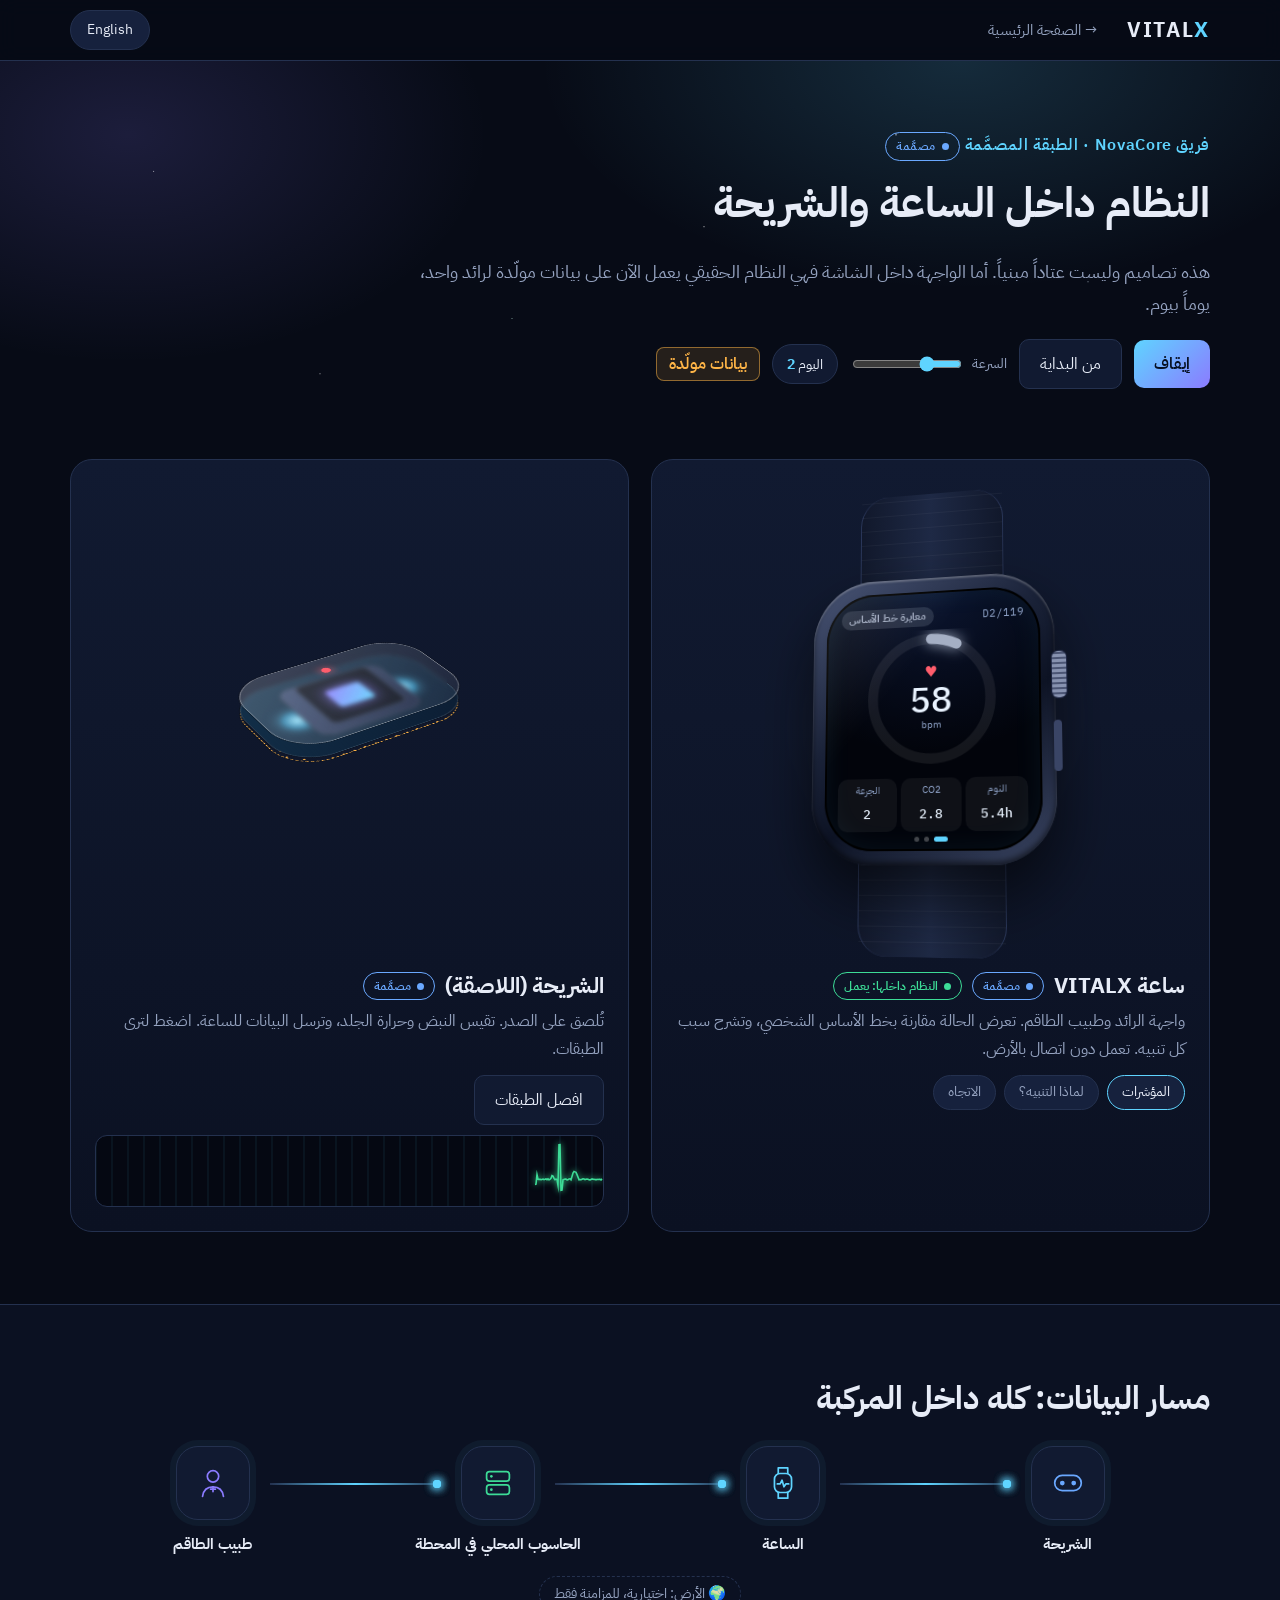
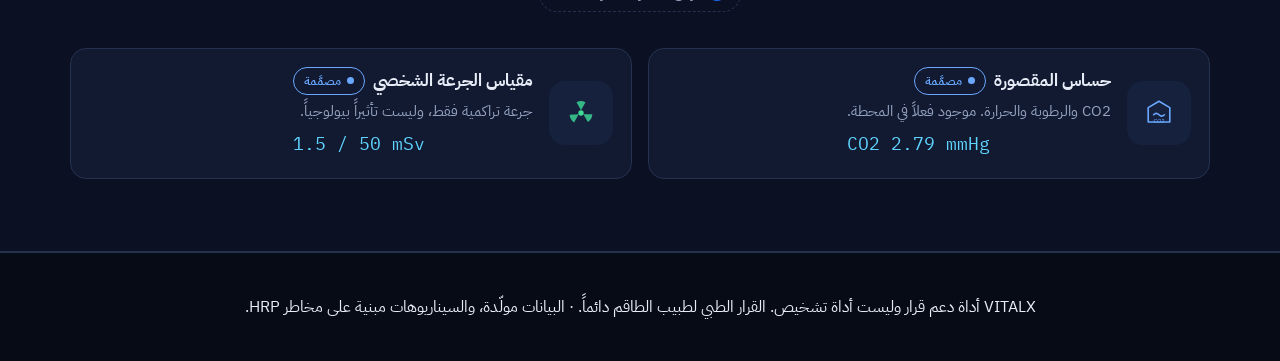
==== devices.html @ cd6a0ce9 "Add VITALX project website (bilingual, interactive demo, devices page) Co-Authored-By: Claude Opus 5" ====
<!doctype html>
<html lang="ar" dir="rtl">
<head>
<meta charset="utf-8">
<meta name="viewport" content="width=device-width, initial-scale=1">
<title>VITALX Devices</title>
<link rel="preconnect" href="https://fonts.googleapis.com">
<link rel="preconnect" href="https://fonts.gstatic.com" crossorigin>
<link href="https://fonts.googleapis.com/css2?family=IBM+Plex+Sans+Arabic:wght@400;500;600;700&family=IBM+Plex+Mono:wght@400;500&display=swap" rel="stylesheet">
<link rel="stylesheet" href="styles.css">
<link rel="stylesheet" href="devices.css">
</head>
<body>
<!-- صفحة الأجهزة: الهيكل فقط. النصوص من content.js (devicesPage) -->
<header class="topbar">
  <div class="wrap topbar-in">
    <a class="brand" href="index.html">VITAL<span>X</span></a>
    <nav id="nav"><a href="index.html" id="backLink"></a></nav>
    <button id="langBtn" class="lang-btn" type="button"></button>
  </div>
</header>

<main>
  <section class="dv-hero">
    <div class="stars" aria-hidden="true"></div>
    <div class="wrap">
      <p class="kicker" id="dvKicker"></p>
      <h1 id="dvTitle"></h1>
      <p class="lede" id="dvIntro"></p>
      <div class="player">
        <button class="btn primary" id="playBtn" type="button"></button>
        <button class="btn" id="restartBtn" type="button"></button>
        <label class="speed"><span id="speedLab"></span>
          <input type="range" id="speed" min="1" max="8" step="1" value="3"></label>
        <span class="daybadge"><span id="dayLab"></span> <b id="dayNum" dir="ltr">0</b></span>
        <span class="tag-synth" id="synthTag"></span>
      </div>
    </div>
  </section>

  <section class="sec stage-sec"><div class="wrap stage">
    <!-- الساعة -->
    <article class="device-card">
      <div class="watch-stage">
        <div class="watch" id="watch">
          <div class="strap top"></div>
          <div class="case">
            <div class="crown"></div><div class="side-btn"></div>
            <div class="screen" id="screen">
              <div class="scr-top"><span class="scr-day" id="sDay" dir="ltr"></span><span class="scr-pill" id="sPill"></span></div>
              <div class="view" data-view="vitals" id="vVitals">
                <div class="ring-wrap">
                  <svg viewBox="0 0 120 120" class="ring"><circle cx="60" cy="60" r="52" class="ring-bg"/><circle cx="60" cy="60" r="52" class="ring-fg" id="ringFg"/></svg>
                  <div class="hr"><span class="heart" id="heart">♥</span><b id="sHr" dir="ltr">--</b><small>bpm</small><span class="hr-base" id="sHrBase" dir="auto"></span></div>
                </div>
                <div class="mini">
                  <div><span id="lSleep"></span><b id="sSleep">--</b></div>
                  <div><span>CO2</span><b id="sCo2">--</b></div>
                  <div><span id="lDose"></span><b id="sDose">--</b></div>
                </div>
              </div>
              <div class="view" data-view="explain" id="vExplain"></div>
              <div class="view" data-view="trend" id="vTrend">
                <canvas id="trendCv"></canvas>
                <div class="trend-txt" id="trendTxt"></div>
              </div>
              <div class="scr-dots" id="dots"></div>
            </div>
          </div>
          <div class="strap bottom"></div>
          <div class="watch-glow" id="watchGlow"></div>
        </div>
      </div>
      <div class="device-info">
        <h2 id="wTitle"></h2>
        <p id="wText"></p>
        <div class="tabs" id="tabs"></div>
      </div>
    </article>

    <!-- الشريحة -->
    <article class="device-card">
      <div class="patch-stage" id="patchStage">
        <div class="patch3d" id="patch3d"></div>
        <ol class="layer-labels" id="layerLabels"></ol>
      </div>
      <div class="device-info">
        <h2 id="pTitle"></h2>
        <p id="pText"></p>
        <button class="btn" id="explodeBtn" type="button"></button>
        <div class="ecg"><canvas id="ecgCv"></canvas></div>
      </div>
    </article>
  </div></section>

  <section class="sec alt"><div class="wrap">
    <h2 id="flowTitle"></h2>
    <div class="flow" id="flow"></div>
    <div class="others" id="others"></div>
  </div></section>
</main>

<footer class="foot"><div class="wrap"><p id="footDisclaimer"></p></div></footer>

<script src="content.js"></script>
<script src="engine.js"></script>
<script src="devices.js"></script>
</body>
</html>
---- styles.css ----
/* VITALX — التصميم. الألوان كلها متغيرات هنا في :root */
:root {
  --bg: #070b16;
  --bg-alt: #0b1122;
  --panel: #111a31;
  --panel-2: #16213d;
  --line: #24314f;
  --text: #e7ecf7;
  --muted: #95a3c0;
  --accent: #5fd4ff;
  --accent-2: #8b7bff;
  --built: #3ddc97;
  --designed: #6aa8ff;
  --future: #ffb547;
  --simulated: #a5afc4;
  --pending: #ff7ab6;
  --danger: #ff5d6c;
  --personal: #5fd4ff;
  --fixed: #ffb547;
  --radius: 14px;
  --font: "IBM Plex Sans Arabic", "Segoe UI", Tahoma, system-ui, sans-serif;
  --mono: "IBM Plex Mono", ui-monospace, Consolas, monospace;
  color-scheme: dark;
}

* { box-sizing: border-box; }
html { scroll-behavior: smooth; }
body {
  margin: 0; background: var(--bg); color: var(--text);
  font-family: var(--font); font-size: 16px; line-height: 1.75;
  -webkit-font-smoothing: antialiased;
}
a { color: var(--accent); }
.wrap { max-width: 1180px; margin: 0 auto; padding: 0 20px; }
h1, h2, h3 { line-height: 1.35; margin: 0 0 .6em; }
h2 { font-size: clamp(1.4rem, 2.6vw, 2rem); }
h3 { font-size: 1.2rem; margin-top: 2.2em; }
.muted { color: var(--muted); }

/* شريط علوي */
.topbar { position: sticky; top: 0; z-index: 20; background: rgba(7,11,22,.85); backdrop-filter: blur(10px); border-bottom: 1px solid var(--line); }
.topbar-in { display: flex; align-items: center; gap: 20px; height: 60px; }
.brand { font-weight: 700; font-size: 1.3rem; letter-spacing: .08em; color: var(--text); text-decoration: none; direction: ltr; }
.brand span { color: var(--accent); }
#nav { display: flex; gap: 4px; flex: 1; overflow-x: auto; scrollbar-width: none; }
#nav a { color: var(--muted); text-decoration: none; padding: 6px 10px; border-radius: 8px; white-space: nowrap; font-size: .95rem; }
#nav a:hover { color: var(--text); background: var(--panel); }
.lang-btn { background: var(--panel-2); color: var(--text); border: 1px solid var(--line); border-radius: 999px; padding: 6px 16px; font: inherit; font-size: .9rem; cursor: pointer; }
.lang-btn:hover { border-color: var(--accent); }

/* البطل */
.hero { padding: 90px 0 70px; background:
  radial-gradient(800px 400px at 80% -10%, rgba(95,212,255,.18), transparent 60%),
  radial-gradient(700px 400px at 0% 10%, rgba(139,123,255,.16), transparent 60%); }
.kicker { color: var(--accent); font-weight: 600; letter-spacing: .04em; margin: 0 0 14px; }
.hero h1 { font-size: clamp(1.6rem, 3.6vw, 2.7rem); font-weight: 700; max-width: 960px; }
.lede { font-size: 1.15rem; color: var(--muted); max-width: 820px; }
.hero-cta { display: flex; gap: 12px; flex-wrap: wrap; margin: 28px 0; }
.btn { display: inline-block; padding: 10px 20px; border-radius: 10px; border: 1px solid var(--line); background: var(--panel); color: var(--text); text-decoration: none; font: inherit; cursor: pointer; }
.btn:hover { border-color: var(--accent); }
.btn.primary { background: linear-gradient(135deg, var(--accent), var(--accent-2)); color: #061021; border: 0; font-weight: 600; }
.btn[disabled] { opacity: .6; cursor: wait; }
.disclaimer { display: inline-block; border: 1px solid rgba(255,93,108,.4); background: rgba(255,93,108,.08); padding: 8px 14px; border-radius: 10px; font-size: .95rem; }
.legend-status { display: flex; gap: 8px; flex-wrap: wrap; margin-top: 18px; }

/* شارات الحالة */
.chip { display: inline-flex; align-items: center; gap: 6px; font-size: .78rem; font-weight: 600; padding: 2px 10px; border-radius: 999px; border: 1px solid currentColor; white-space: nowrap; line-height: 1.8; }
.chip::before { content: ""; width: 7px; height: 7px; border-radius: 50%; background: currentColor; }
.s-built { color: var(--built); } .s-designed { color: var(--designed); } .s-future { color: var(--future); }
.s-simulated { color: var(--simulated); } .s-pending { color: var(--pending); border-style: dashed; }
.ph { color: var(--pending); background: rgba(255,122,182,.1); border: 1px dashed rgba(255,122,182,.6); border-radius: 6px; padding: 0 6px; }

.sec { padding: 72px 0; }
.sec.alt { background: var(--bg-alt); border-block: 1px solid var(--line); }

/* الطبقات */
.layers { display: grid; grid-template-columns: repeat(3, 1fr); gap: 16px; }
.layer { background: var(--panel); border: 1px solid var(--line); border-radius: var(--radius); padding: 22px; border-top: 3px solid var(--c); }
.layer h3 { margin: 12px 0 6px; font-size: 1.15rem; }
.layer p { color: var(--muted); margin: 0 0 10px; }
.layer ul { margin: 0; padding-inline-start: 18px; }
.layer li { margin: 4px 0; }

.device { display: grid; grid-template-columns: 1.1fr 1fr; gap: 24px; align-items: center; background: var(--panel); border: 1px solid var(--line); border-radius: var(--radius); padding: 20px; }
#deviceSvg { width: 100%; height: auto; }
.device-list { margin: 0; padding: 0; list-style: none; counter-reset: d; }
.device-list li { display: flex; gap: 10px; align-items: center; margin: 10px 0; flex-wrap: wrap; }
.device-list .num { width: 26px; height: 26px; border-radius: 50%; display: grid; place-items: center; font-size: .8rem; font-weight: 700; color: #061021; flex: none; }

/* جداول */
.table-scroll { overflow-x: auto; }
.tbl { width: 100%; border-collapse: collapse; background: var(--panel); border-radius: var(--radius); overflow: hidden; font-size: .95rem; }
.tbl th, .tbl td { padding: 12px 14px; text-align: start; border-bottom: 1px solid var(--line); vertical-align: top; }
.tbl th { background: var(--panel-2); color: var(--muted); font-weight: 600; font-size: .85rem; }
.tbl tr:last-child td { border-bottom: 0; }
.tbl .num { font-family: var(--mono); direction: ltr; unicode-bidi: isolate; }
.tbl .win { color: var(--built); font-weight: 600; }
.tbl tr.current td { background: rgba(95,212,255,.06); }

/* البيانات */
.disclosure { background: var(--panel); border: 1px solid var(--line); border-radius: var(--radius); padding: 24px; margin-bottom: 48px; }
.disclosure .big { font-size: 1.35rem; font-weight: 700; margin: 0 0 8px; color: var(--future); }
.dataset { margin-top: 16px; padding: 14px; border: 1px dashed var(--line); border-radius: 10px; }
.hypo { margin: 0 0 14px; padding: 22px 24px; font-size: 1.3rem; font-weight: 600; background: linear-gradient(135deg, rgba(95,212,255,.10), rgba(139,123,255,.10)); border-inline-start: 4px solid var(--accent); border-radius: 10px; }

/* العرض التفاعلي */
.tag-synth { display: inline-block; background: rgba(255,181,71,.12); color: var(--future); border: 1px solid rgba(255,181,71,.5); border-radius: 8px; padding: 2px 12px; font-weight: 600; }
.demo { display: grid; grid-template-columns: 290px 1fr; gap: 20px; margin-top: 16px; }
.controls { background: var(--panel); border: 1px solid var(--line); border-radius: var(--radius); padding: 18px; align-self: start; position: sticky; top: 76px; }
.ctl { margin-bottom: 16px; }
.ctl label { display: flex; justify-content: space-between; gap: 8px; font-size: .9rem; color: var(--muted); margin-bottom: 4px; }
.ctl label b { color: var(--text); font-family: var(--mono); font-weight: 500; }
.ctl input[type=range] { width: 100%; accent-color: var(--accent); }
.ctl select { width: 100%; background: var(--panel-2); color: var(--text); border: 1px solid var(--line); border-radius: 8px; padding: 8px; font: inherit; }
.ctl.check label { justify-content: flex-start; align-items: flex-start; color: var(--text); cursor: pointer; }
.ctl.check input { margin-top: 6px; accent-color: var(--accent); }
.ctl-row { display: flex; gap: 8px; flex-wrap: wrap; }
.charts { min-width: 0; }
.panel { background: var(--panel); border: 1px solid var(--line); border-radius: var(--radius); padding: 10px 12px 4px; margin-bottom: 12px; }
.panel-title { display: flex; justify-content: space-between; font-size: .9rem; color: var(--muted); padding: 0 4px; }
.panel canvas { width: 100%; height: 170px; display: block; direction: ltr; }
.chart-legend { display: flex; flex-wrap: wrap; gap: 6px 16px; font-size: .82rem; color: var(--muted); margin-bottom: 10px; }
.chart-legend span { display: inline-flex; align-items: center; gap: 6px; }
.chart-legend i { display: inline-block; width: 16px; height: 4px; border-radius: 2px; }
.explain { background: var(--panel-2); border: 1px solid var(--line); border-radius: var(--radius); padding: 18px; }
.explain h3 { margin: 0 0 10px; }
.bars .bar { display: grid; grid-template-columns: 120px 1fr 120px; gap: 10px; align-items: center; margin: 6px 0; font-size: .9rem; }
.bars .track { height: 10px; background: var(--bg); border-radius: 6px; overflow: hidden; }
.bars .fill { height: 100%; background: linear-gradient(90deg, var(--accent), var(--accent-2)); }
.lvl { display: inline-block; padding: 2px 10px; border-radius: 6px; font-weight: 700; font-size: .85rem; }
.lvl-1 { background: rgba(106,168,255,.18); color: var(--designed); }
.lvl-2 { background: rgba(255,181,71,.18); color: var(--future); }
.lvl-3 { background: rgba(255,93,108,.2); color: var(--danger); }
.facts { display: flex; flex-wrap: wrap; gap: 8px 22px; margin-top: 12px; font-size: .92rem; color: var(--muted); }
.facts b { color: var(--text); }

/* المؤشرات */
.kpis { display: grid; grid-template-columns: repeat(3, 1fr); gap: 14px; margin: 16px 0 20px; }
.kpi { background: var(--panel); border: 1px solid var(--line); border-radius: var(--radius); padding: 18px; }
.kpi .lab { color: var(--muted); font-size: .88rem; }
.kpi .vals { display: flex; gap: 18px; align-items: baseline; margin-top: 6px; flex-wrap: wrap; }
.kpi .v { font-family: var(--mono); font-size: 1.6rem; font-weight: 500; direction: ltr; }
.kpi .v small { font-size: .75rem; color: var(--muted); display: block; font-family: var(--font); }
.kpi .v.p { color: var(--personal); } .kpi .v.f { color: var(--fixed); }
.note { border-inline-start: 3px solid var(--future); padding: 6px 14px; background: rgba(255,181,71,.06); border-radius: 6px; }
#sensOut { margin-top: 14px; }
#sensBtn { margin-top: 4px; }

/* الخوارزمية */
.ticks { padding: 0; list-style: none; }
.ticks li { padding-inline-start: 26px; position: relative; margin: 8px 0; }
.ticks li::before { content: "✓"; position: absolute; inset-inline-start: 0; color: var(--built); font-weight: 700; }
.code { background: #050812; border: 1px solid var(--line); border-radius: var(--radius); padding: 18px; overflow-x: auto; font-family: var(--mono); font-size: .88rem; line-height: 1.6; text-align: left; }
.alerts { display: grid; grid-template-columns: repeat(3, 1fr); gap: 14px; }
.alert-card { background: var(--panel); border: 1px solid var(--line); border-radius: var(--radius); padding: 18px; }
.alert-card p { margin: 10px 0 0; }

.diff { display: grid; grid-template-columns: repeat(3, 1fr); gap: 14px; margin-bottom: 56px; }
.diff-card { background: var(--panel); border: 1px solid var(--line); border-radius: var(--radius); padding: 20px; }
.diff-card h3 { margin: 0 0 8px; color: var(--accent); font-size: 1.05rem; }
.diff-card p { margin: 0; color: var(--muted); }

.roadmap { display: grid; grid-template-columns: repeat(3, 1fr); gap: 14px; margin-bottom: 56px; }
.road { background: var(--panel); border: 1px solid var(--line); border-radius: var(--radius); padding: 20px; border-top: 3px solid var(--c); }
.road h3 { margin: 10px 0 6px; font-size: 1.1rem; }
.road p { margin: 0; color: var(--muted); }
.refs { padding: 0; list-style: none; }
.refs li { background: var(--panel); border: 1px solid var(--line); border-radius: 10px; padding: 12px 16px; margin: 8px 0; }
.refs a { font-weight: 600; direction: ltr; unicode-bidi: isolate; }
.refs span { display: block; color: var(--muted); font-size: .9rem; }

.foot { padding: 36px 0; border-top: 1px solid var(--line); text-align: center; }
.foot p { margin: 4px 0; }

@media (max-width: 900px) {
  .layers, .alerts, .diff, .roadmap, .kpis { grid-template-columns: 1fr; }
  .device { grid-template-columns: 1fr; }
  .demo { grid-template-columns: 1fr; }
  .controls { position: static; }
  #nav { display: none; }
  .bars .bar { grid-template-columns: 90px 1fr 90px; }
  .hero { padding: 56px 0 44px; }
  .wrap { padding: 0 16px; }
}
---- devices.css ----
/* VITALX — صفحة الأجهزة */
.dv-hero { position: relative; padding: 70px 0 40px; overflow: hidden;
  background: radial-gradient(700px 380px at 75% 0%, rgba(95,212,255,.16), transparent 60%),
              radial-gradient(600px 380px at 10% 20%, rgba(139,123,255,.16), transparent 60%); }
.dv-hero h1 { font-size: clamp(1.7rem, 3.6vw, 2.6rem); }
.stars { position: absolute; inset: 0; pointer-events: none; opacity: .55;
  background-image: radial-gradient(1px 1px at 12% 30%, #fff, transparent), radial-gradient(1px 1px at 40% 70%, #cfe, transparent),
    radial-gradient(1.5px 1.5px at 70% 20%, #fff, transparent), radial-gradient(1px 1px at 85% 60%, #def, transparent),
    radial-gradient(1px 1px at 25% 85%, #fff, transparent), radial-gradient(1.2px 1.2px at 55% 45%, #fff, transparent);
  animation: drift 60s linear infinite; }
@keyframes drift { to { transform: translateY(-40px); } }
.player { display: flex; align-items: center; gap: 12px; flex-wrap: wrap; margin-top: 18px; }
.speed { display: inline-flex; align-items: center; gap: 8px; color: var(--muted); font-size: .9rem; }
.speed input { accent-color: var(--accent); width: 110px; }
.daybadge { background: var(--panel); border: 1px solid var(--line); border-radius: 999px; padding: 6px 14px; font-size: .9rem; }
.daybadge b { font-family: var(--mono); color: var(--accent); }

.stage-sec { padding-top: 30px; }
.stage { display: grid; grid-template-columns: 1fr 1fr; gap: 22px; }
.device-card { background: linear-gradient(180deg, var(--panel), var(--bg-alt)); border: 1px solid var(--line); border-radius: 22px; padding: 24px; display: flex; flex-direction: column; gap: 18px; }
.device-info h2 { font-size: 1.35rem; margin-bottom: .3em; display: flex; gap: 10px; align-items: center; flex-wrap: wrap; }
.device-info p { color: var(--muted); margin: 0 0 12px; }

/* ---------- الساعة ---------- */
.watch-stage { display: grid; place-items: center; min-height: 470px; perspective: 1100px; }
.watch { position: relative; width: 250px; transform: rotateX(8deg) rotateY(-14deg); transform-style: preserve-3d; transition: transform .6s ease; animation: float 6s ease-in-out infinite; }
.watch:hover { transform: rotateX(0) rotateY(0); }
@keyframes float { 50% { translate: 0 -8px; } }
.strap { width: 150px; height: 95px; margin: 0 auto; background: linear-gradient(90deg, #11182b, #1e2945 50%, #11182b);
  border-inline: 1px solid #2a375a; position: relative; }
.strap::after { content: ""; position: absolute; inset: 0; background: repeating-linear-gradient(0deg, transparent 0 14px, rgba(255,255,255,.04) 14px 15px); }
.strap.top { border-radius: 30px 30px 6px 6px; }
.strap.bottom { border-radius: 6px 6px 30px 30px; }
.case { position: relative; width: 250px; height: 290px; margin: -6px auto; border-radius: 64px; padding: 14px;
  background: linear-gradient(145deg, #4a5677, #1a2238 40%, #0d1324 60%, #3b4664);
  box-shadow: 0 30px 60px rgba(0,0,0,.6), inset 0 2px 2px rgba(255,255,255,.25), inset 0 -3px 6px rgba(0,0,0,.6); z-index: 2; }
.crown { position: absolute; right: -11px; top: 82px; width: 14px; height: 46px; border-radius: 6px;
  background: repeating-linear-gradient(0deg, #8792b0 0 3px, #4b5574 3px 5px); box-shadow: 0 0 0 1px #1c2440; }
.side-btn { position: absolute; right: -6px; top: 150px; width: 8px; height: 50px; border-radius: 4px; background: #3a4566; }
.screen { position: relative; height: 100%; border-radius: 50px; background: radial-gradient(120% 90% at 50% 0%, #0b1530, #02040b 70%);
  overflow: hidden; padding: 16px 16px 12px; color: #e9f3ff; font-family: var(--font); box-shadow: inset 0 0 0 2px #000, inset 0 0 30px rgba(95,212,255,.08); cursor: pointer; }
.screen::after { content: ""; position: absolute; inset: 0; background: linear-gradient(130deg, rgba(255,255,255,.10), transparent 35%); pointer-events: none; }
.scr-top { display: flex; justify-content: space-between; align-items: center; font-size: 11px; color: #8fa3c8; }
.scr-day { font-family: var(--mono); }
.scr-pill { padding: 1px 8px; border-radius: 999px; font-size: 10.5px; font-weight: 700; background: rgba(61,220,151,.18); color: var(--built); transition: all .3s; white-space: nowrap; }
.scr-pill.l0c { background: rgba(165,175,196,.18); color: var(--simulated); }
.scr-pill.l1 { background: rgba(106,168,255,.2); color: var(--designed); }
.scr-pill.l2 { background: rgba(255,181,71,.2); color: var(--future); }
.scr-pill.l3 { background: rgba(255,93,108,.25); color: var(--danger); animation: blink 1s infinite; }
@keyframes blink { 50% { opacity: .45; } }
.view { position: absolute; inset: 38px 14px 26px; opacity: 0; transform: translateY(8px) scale(.98); transition: opacity .45s, transform .45s; pointer-events: none; }
.view.on { opacity: 1; transform: none; }
.ring-wrap { position: relative; width: 140px; height: 140px; margin: 2px auto 0; }
.ring { width: 100%; height: 100%; transform: rotate(-90deg); }
.ring-bg { fill: none; stroke: rgba(255,255,255,.07); stroke-width: 9; }
.ring-fg { fill: none; stroke: var(--built); stroke-width: 9; stroke-linecap: round; stroke-dasharray: 327; stroke-dashoffset: 327; transition: stroke-dashoffset .5s, stroke .4s; filter: drop-shadow(0 0 6px currentColor); }
.hr { position: absolute; inset: 0; display: grid; place-content: center; text-align: center; line-height: 1.1; }
.hr b { font-family: var(--mono); font-size: 36px; font-weight: 500; }
.hr small { color: #8fa3c8; font-size: 10px; }
.heart { color: var(--danger); font-size: 15px; display: inline-block; animation: beat 1s infinite; }
@keyframes beat { 0%, 100% { transform: scale(1); } 15% { transform: scale(1.35); } 30% { transform: scale(1); } 45% { transform: scale(1.18); } }
.hr-base { font-size: 9.5px; color: #8fa3c8; margin-top: 3px; }
.mini { display: grid; grid-template-columns: repeat(3, 1fr); gap: 4px; margin-top: 10px; text-align: center; }
.mini div { background: rgba(255,255,255,.05); border-radius: 10px; padding: 4px 2px; }
.mini span { display: block; font-size: 9.5px; color: #8fa3c8; }
.mini b { direction: ltr; unicode-bidi: isolate; font-family: var(--mono); font-size: 13px; font-weight: 500; }
.scr-dots { position: absolute; bottom: 9px; left: 0; right: 0; display: flex; justify-content: center; gap: 5px; }
.scr-dots i { width: 5px; height: 5px; border-radius: 50%; background: rgba(255,255,255,.25); transition: all .3s; }
.scr-dots i.on { background: var(--accent); width: 14px; border-radius: 3px; }
.ex-h { font-size: 12px; font-weight: 700; margin: 2px 0 8px; }
.ex-row { display: grid; grid-template-columns: 52px 1fr 34px; gap: 6px; align-items: center; font-size: 10.5px; margin: 7px 0; }
.ex-row .tr { height: 7px; background: rgba(255,255,255,.07); border-radius: 4px; overflow: hidden; }
.ex-row .fl { height: 100%; background: linear-gradient(90deg, var(--accent), var(--accent-2)); transition: width .5s; }
.ex-row b { font-family: var(--mono); font-weight: 500; text-align: end; }
.ex-msg { font-size: 10px; color: #8fa3c8; margin-top: 8px; line-height: 1.5; }
#trendCv { width: 100%; height: 120px; display: block; }
.trend-txt { font-size: 11.5px; text-align: center; margin-top: 8px; color: #cfe0ff; }
.trend-txt b { font-family: var(--mono); color: var(--accent-2); font-size: 18px; }
.watch-glow { position: absolute; inset: 30% -20%; z-index: 0; background: radial-gradient(circle, rgba(61,220,151,.25), transparent 60%); filter: blur(30px); transition: background .5s; }
.tabs { display: flex; gap: 8px; flex-wrap: wrap; }
.tabs button { background: var(--panel-2); border: 1px solid var(--line); color: var(--muted); border-radius: 999px; padding: 4px 14px; font: inherit; font-size: .88rem; cursor: pointer; }
.tabs button.on { color: var(--text); border-color: var(--accent); }

/* ---------- الشريحة ---------- */
.patch-stage { position: relative; min-height: 470px; display: flex; flex-direction: column; align-items: center; justify-content: center; gap: 24px; perspective: 1200px; }
.patch-stage .patch3d { margin: 60px 0; }
.patch-stage:has(.exploded) .patch3d { margin: 200px 0 30px; }
.patch3d { position: relative; width: 210px; height: 140px; transform-style: preserve-3d; transform: rotateX(58deg) rotateZ(-32deg); transition: transform .8s cubic-bezier(.2,.8,.2,1); }
.patch-stage:hover .patch3d { transform: rotateX(54deg) rotateZ(-26deg); }
.pl { position: absolute; inset: 0; border-radius: 46px; transform: translateZ(calc(var(--i) * 5px)); transition: transform .8s cubic-bezier(.2,.8,.2,1), box-shadow .4s;
  border: 1px solid rgba(255,255,255,.12); box-shadow: 0 0 0 1px rgba(0,0,0,.3); }
.exploded .pl { transform: translateZ(calc(var(--i) * 46px)); box-shadow: 0 18px 30px rgba(0,0,0,.45); }
.pl.L0 { background: linear-gradient(135deg, rgba(255,181,71,.35), rgba(255,181,71,.08)); border: 1px dashed var(--future);
  background-image: radial-gradient(circle, rgba(255,181,71,.9) 1.2px, transparent 1.6px); background-size: 12px 12px; }
.pl.L1 { background: linear-gradient(135deg, #12304a, #0c1d33); }
.pl.L1::before, .pl.L1::after { content: ""; position: absolute; width: 34px; height: 34px; border-radius: 50%; top: 53px; background: radial-gradient(circle, #9fe8ff, #2b7fa8 55%, #0d2a40); box-shadow: 0 0 14px rgba(95,212,255,.6); }
.pl.L1::before { left: 26px; } .pl.L1::after { right: 26px; }
.pl.L2 { inset: 22px 46px; border-radius: 16px; background: linear-gradient(135deg, #3a4a6e, #1d2742); }
.pl.L2::after { content: "+ −"; position: absolute; inset: 0; display: grid; place-items: center; color: rgba(255,255,255,.35); font-size: 12px; letter-spacing: 8px; }
.pl.L3 { inset: 30px 62px; border-radius: 8px; background: #0b0f1a; border: 1px solid #4b5b82;
  background-image: linear-gradient(90deg, transparent 48%, rgba(95,212,255,.6) 48% 52%, transparent 52%), linear-gradient(0deg, transparent 48%, rgba(95,212,255,.6) 48% 52%, transparent 52%);
  background-size: 14px 14px; }
.pl.L3::after { content: ""; position: absolute; inset: 22px; border-radius: 4px; background: linear-gradient(135deg, #8b7bff, #5fd4ff); box-shadow: 0 0 18px rgba(139,123,255,.8); }
.pl.L4 { background: linear-gradient(135deg, rgba(240,246,255,.22), rgba(200,215,240,.08)); backdrop-filter: blur(2px); border: 1px solid rgba(255,255,255,.35); }
.pl.L4::after { content: ""; position: absolute; width: 10px; height: 10px; border-radius: 50%; top: 18px; left: 50%; margin-left: -5px; background: var(--danger); box-shadow: 0 0 12px var(--danger); animation: beat 1s infinite; animation-duration: var(--beat, 1s); }
.pl:hover { box-shadow: 0 0 0 2px var(--accent), 0 18px 30px rgba(0,0,0,.45); }
.layer-labels { list-style: none; padding: 0; margin: 0; display: flex; flex-wrap: wrap; justify-content: center; gap: 8px; max-height: 0; overflow: hidden; opacity: 0; transition: opacity .5s .3s, max-height .6s; }
.exploded-labels { opacity: 1; max-height: 400px; }
.layer-labels li { display: flex; flex-direction: column; align-items: flex-start; gap: 2px; font-size: .82rem; background: rgba(11,17,34,.85); border: 1px solid var(--line); border-radius: 10px; padding: 6px 10px; }
.layer-labels li span { color: var(--muted); font-size: .76rem; }
.ecg { background: #050812; border: 1px solid var(--line); border-radius: 12px; overflow: hidden; margin-top: 10px; }
#ecgCv { width: 100%; height: 70px; display: block; }

/* ---------- المسار ---------- */
.flow { display: grid; grid-template-columns: repeat(4, 1fr); gap: 0; align-items: center; margin: 26px 0 10px; position: relative; }
.node { position: relative; z-index: 1; text-align: center; }
.node .ic { width: 74px; height: 74px; margin: 0 auto 10px; border-radius: 22px; display: grid; place-items: center; background: var(--panel); border: 1px solid var(--line); box-shadow: 0 0 0 6px rgba(95,212,255,.05); }
.node .ic svg { width: 38px; height: 38px; }
.node b { font-size: .95rem; }
.link { position: absolute; top: 37px; height: 2px; background: linear-gradient(90deg, var(--line), var(--accent), var(--line)); overflow: visible; }
.link i { position: absolute; top: -3px; width: 8px; height: 8px; border-radius: 50%; background: var(--accent); box-shadow: 0 0 10px var(--accent); animation: packet 2.2s linear infinite; }
.link i:nth-child(2) { animation-delay: .73s; } .link i:nth-child(3) { animation-delay: 1.46s; }
@keyframes packet { from { inset-inline-start: 0; opacity: 0; } 10% { opacity: 1; } 90% { opacity: 1; } to { inset-inline-start: 100%; opacity: 0; } }
.earth { text-align: center; margin-top: 18px; color: var(--muted); font-size: .9rem; }
.earth span { display: inline-flex; gap: 8px; align-items: center; border: 1px dashed var(--line); border-radius: 999px; padding: 4px 14px; }
.others { display: grid; grid-template-columns: 1fr 1fr; gap: 16px; margin-top: 36px; }
.other { display: flex; gap: 16px; align-items: center; background: var(--panel); border: 1px solid var(--line); border-radius: 16px; padding: 18px; }
.other .ic { width: 64px; height: 64px; flex: none; border-radius: 16px; display: grid; place-items: center; background: var(--panel-2); }
.other .ic svg { width: 36px; height: 36px; }
.other h3 { margin: 0 0 4px; font-size: 1.05rem; display: flex; gap: 8px; align-items: center; flex-wrap: wrap; }
.other p { margin: 0; color: var(--muted); font-size: .92rem; }
.other .live { font-family: var(--mono); color: var(--accent); font-size: 1.1rem; margin-top: 4px; direction: ltr; unicode-bidi: isolate; }

@media (max-width: 900px) {
  .stage, .others { grid-template-columns: 1fr; }
  .flow { grid-template-columns: repeat(2, 1fr); row-gap: 28px; }
  .link { display: none; }
  .patch-stage { min-height: 380px; }
}
@media (prefers-reduced-motion: reduce) {
  *, *::before, *::after { animation: none !important; transition: none !important; }
}
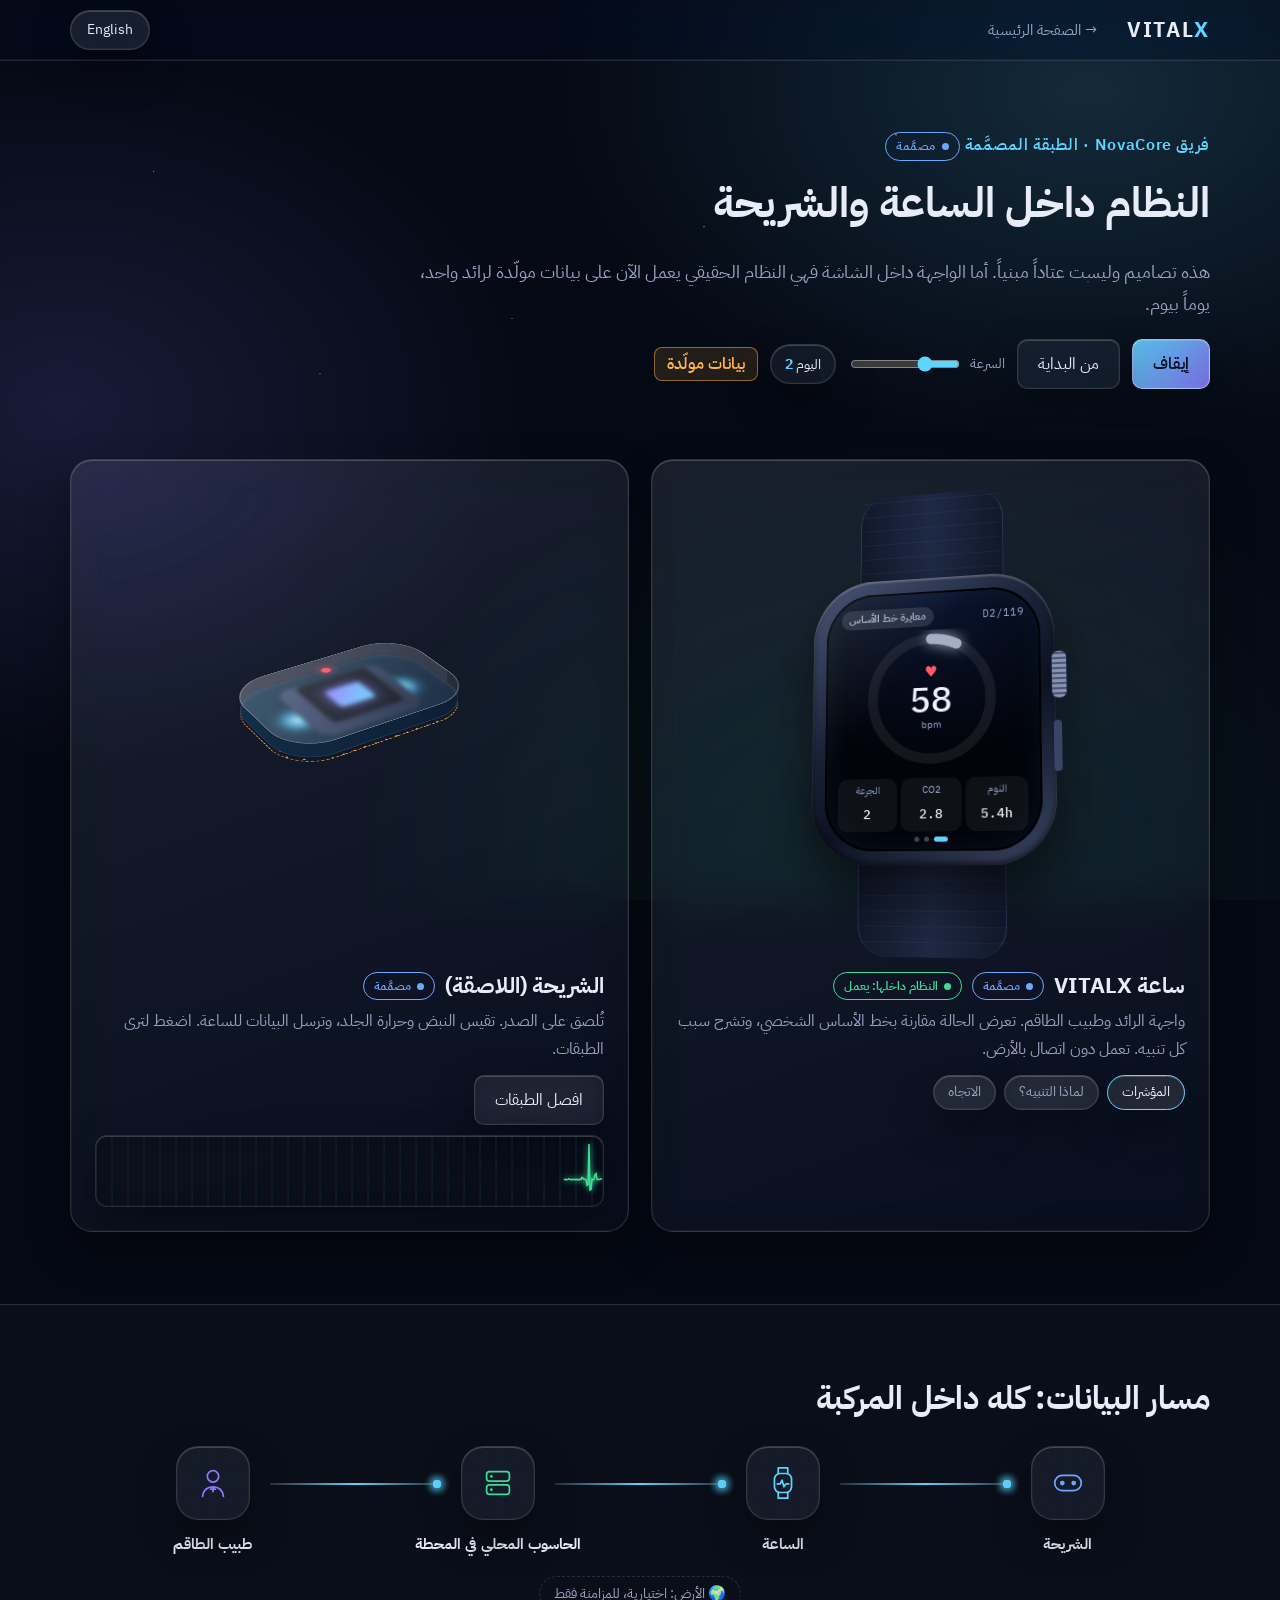
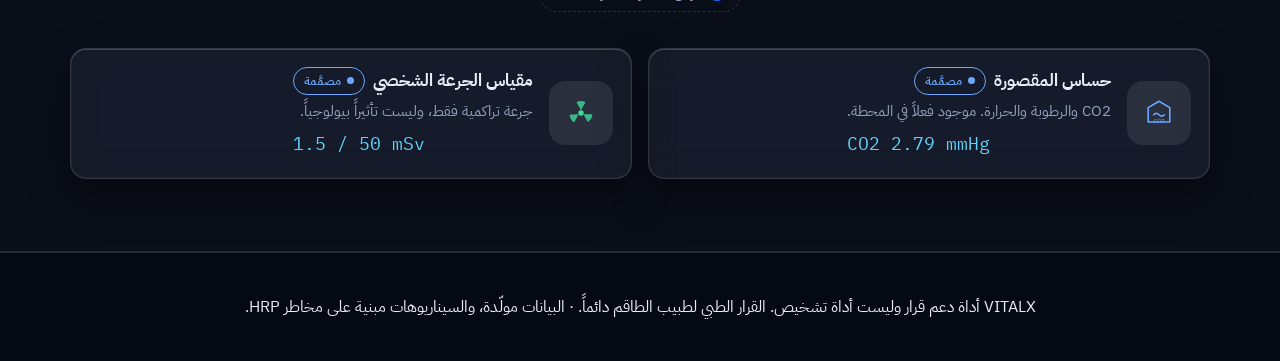
==== commit 682c4b36: "Organize static site files" ====
--- a/devices.html
+++ b/devices.html
@@ -7,11 +7,11 @@
 <link rel="preconnect" href="https://fonts.googleapis.com">
 <link rel="preconnect" href="https://fonts.gstatic.com" crossorigin>
 <link href="https://fonts.googleapis.com/css2?family=IBM+Plex+Sans+Arabic:wght@400;500;600;700&family=IBM+Plex+Mono:wght@400;500&display=swap" rel="stylesheet">
-<link rel="stylesheet" href="styles.css">
-<link rel="stylesheet" href="devices.css">
+<link rel="stylesheet" href="assets/css/styles.css">
+<link rel="stylesheet" href="assets/css/devices.css">
 </head>
 <body>
-<!-- صفحة الأجهزة: الهيكل فقط. النصوص من content.js (devicesPage) -->
+<!-- صفحة الأجهزة: الهيكل فقط. النصوص من assets/js/content.js (devicesPage) -->
 <header class="topbar">
   <div class="wrap topbar-in">
     <a class="brand" href="index.html">VITAL<span>X</span></a>
@@ -102,8 +102,8 @@
 
 <footer class="foot"><div class="wrap"><p id="footDisclaimer"></p></div></footer>
 
-<script src="content.js"></script>
-<script src="engine.js"></script>
-<script src="devices.js"></script>
+<script src="assets/js/content.js"></script>
+<script src="assets/js/engine.js"></script>
+<script src="assets/js/devices.js"></script>
 </body>
 </html>
--- a/assets/css/styles.css
+++ b/assets/css/styles.css
@@ -0,0 +1,219 @@
+/* VITALX — التصميم. الألوان كلها متغيرات هنا في :root */
+:root {
+  --bg: #050914;
+  --bg-alt: rgba(255,255,255,.025);
+  --panel: rgba(255,255,255,.055);
+  --panel-2: rgba(255,255,255,.085);
+  --line: rgba(255,255,255,.13);
+  /* النمط الزجاجي */
+  --glass-blur: blur(18px) saturate(150%);
+  --glass-edge: inset 0 1px 0 rgba(255,255,255,.16), inset 0 0 0 1px rgba(255,255,255,.04);
+  --glass-shadow: 0 18px 40px rgba(0,0,0,.35);
+  --text: #e7ecf7;
+  --muted: #95a3c0;
+  --accent: #5fd4ff;
+  --accent-2: #8b7bff;
+  --built: #3ddc97;
+  --designed: #6aa8ff;
+  --future: #ffb547;
+  --simulated: #a5afc4;
+  --pending: #ff7ab6;
+  --danger: #ff5d6c;
+  --personal: #5fd4ff;
+  --fixed: #ffb547;
+  --radius: 14px;
+  --font: "IBM Plex Sans Arabic", "Segoe UI", Tahoma, system-ui, sans-serif;
+  --mono: "IBM Plex Mono", ui-monospace, Consolas, monospace;
+  color-scheme: dark;
+}
+
+* { box-sizing: border-box; }
+html { scroll-behavior: smooth; }
+body {
+  margin: 0; background: var(--bg); color: var(--text);
+  font-family: var(--font); font-size: 16px; line-height: 1.75;
+  -webkit-font-smoothing: antialiased;
+}
+/* أضواء ثابتة خلف الصفحة حتى يظهر الزجاج */
+body::before { content: ""; position: fixed; inset: 0; z-index: -1; pointer-events: none; background:
+  radial-gradient(900px 600px at 85% 10%, rgba(95,212,255,.16), transparent 60%),
+  radial-gradient(800px 600px at 5% 45%, rgba(139,123,255,.15), transparent 60%),
+  radial-gradient(900px 700px at 70% 95%, rgba(61,220,151,.08), transparent 60%),
+  var(--bg); }
+
+/* سطح زجاجي مشترك */
+.glass, .layer, .device, .tbl, .disclosure, .dataset, .hypo, .controls, .panel, .explain, .kpi,
+.alert-card, .diff-card, .road, .refs li, .btn, .lang-btn, .code {
+  background: var(--panel);
+  -webkit-backdrop-filter: var(--glass-blur); backdrop-filter: var(--glass-blur);
+  border: 1px solid var(--line);
+  box-shadow: var(--glass-edge), var(--glass-shadow);
+}
+a { color: var(--accent); }
+.wrap { max-width: 1180px; margin: 0 auto; padding: 0 20px; }
+h1, h2, h3 { line-height: 1.35; margin: 0 0 .6em; }
+h2 { font-size: clamp(1.4rem, 2.6vw, 2rem); }
+h3 { font-size: 1.2rem; margin-top: 2.2em; }
+.muted { color: var(--muted); }
+
+/* شريط علوي */
+.topbar { position: sticky; top: 0; z-index: 20; background: rgba(8,14,30,.35); -webkit-backdrop-filter: var(--glass-blur); backdrop-filter: var(--glass-blur); border-bottom: 1px solid var(--line); box-shadow: inset 0 -1px 0 rgba(255,255,255,.05); }
+.topbar-in { display: flex; align-items: center; gap: 20px; height: 60px; }
+.brand { font-weight: 700; font-size: 1.3rem; letter-spacing: .08em; color: var(--text); text-decoration: none; direction: ltr; }
+.brand span { color: var(--accent); }
+#nav { display: flex; gap: 4px; flex: 1; overflow-x: auto; scrollbar-width: none; }
+#nav a { color: var(--muted); text-decoration: none; padding: 6px 10px; border-radius: 8px; white-space: nowrap; font-size: .95rem; }
+#nav a:hover { color: var(--text); background: var(--panel); }
+.lang-btn { background: var(--panel-2); color: var(--text); border: 1px solid var(--line); border-radius: 999px; padding: 6px 16px; font: inherit; font-size: .9rem; cursor: pointer; }
+.lang-btn:hover { border-color: var(--accent); }
+
+/* البطل */
+.hero { position: relative; overflow: hidden; min-height: calc(100vh - 60px); min-height: calc(100svh - 60px);
+  display: flex; align-items: center; padding: 70px 0; margin-top: -1px; }
+.hero-video { position: absolute; inset: 0; width: 100%; height: 100%; object-fit: cover; z-index: 0; background: #000; }
+.hero-shade { position: absolute; inset: 0; z-index: 0; pointer-events: none; background:
+  linear-gradient(180deg, rgba(5,9,20,.55) 0%, rgba(5,9,20,.15) 40%, rgba(5,9,20,.25) 70%, var(--bg) 100%),
+  radial-gradient(70% 80% at 50% 50%, transparent 40%, rgba(5,9,20,.5) 100%); }
+.hero .hero-glass { position: relative; z-index: 1; width: min(860px, calc(100% - 40px)); margin-inline-start: max(20px, calc((100% - 1180px) / 2 + 20px));
+  padding: 34px 38px; border-radius: 26px;
+  background: linear-gradient(135deg, rgba(255,255,255,.10), rgba(255,255,255,.02));
+  -webkit-backdrop-filter: blur(12px) saturate(160%); backdrop-filter: blur(12px) saturate(160%);
+  border: 1px solid rgba(255,255,255,.2);
+  box-shadow: inset 0 1px 0 rgba(255,255,255,.3), inset 0 -1px 0 rgba(255,255,255,.05), 0 30px 80px rgba(0,0,0,.45); }
+.hero .hero-glass h1 { font-size: clamp(1.5rem, 3vw, 2.3rem); text-shadow: 0 2px 20px rgba(0,0,0,.35); }
+.hero .lede { color: #c9d4ea; }
+.sound-btn { position: absolute; z-index: 2; bottom: 24px; inset-inline-end: 24px; width: 46px; height: 46px; border-radius: 50%;
+  color: var(--text); font-size: 1.15rem; cursor: pointer; display: grid; place-items: center; }
+.sound-btn:hover { border-color: var(--accent); }
+.kicker { color: var(--accent); font-weight: 600; letter-spacing: .04em; margin: 0 0 14px; }
+.hero h1 { font-size: clamp(1.6rem, 3.6vw, 2.7rem); font-weight: 700; max-width: 960px; }
+.lede { font-size: 1.15rem; color: var(--muted); max-width: 820px; }
+.hero-cta { display: flex; gap: 12px; flex-wrap: wrap; margin: 28px 0; }
+.btn { display: inline-block; padding: 10px 20px; border-radius: 10px; border: 1px solid var(--line); background: var(--panel); color: var(--text); text-decoration: none; font: inherit; cursor: pointer; }
+.btn:hover { border-color: var(--accent); }
+.btn.primary { background: linear-gradient(135deg, rgba(95,212,255,.9), rgba(139,123,255,.85)); color: #061021; border: 1px solid rgba(255,255,255,.35); font-weight: 600; }
+.btn[disabled] { opacity: .6; cursor: wait; }
+.disclaimer { display: inline-block; border: 1px solid rgba(255,93,108,.4); background: rgba(255,93,108,.08); padding: 8px 14px; border-radius: 10px; font-size: .95rem; }
+.legend-status { display: flex; gap: 8px; flex-wrap: wrap; margin-top: 18px; }
+
+/* شارات الحالة */
+.chip { display: inline-flex; align-items: center; gap: 6px; font-size: .78rem; font-weight: 600; padding: 2px 10px; border-radius: 999px; border: 1px solid currentColor; white-space: nowrap; line-height: 1.8; }
+.chip::before { content: ""; width: 7px; height: 7px; border-radius: 50%; background: currentColor; }
+.s-built { color: var(--built); } .s-designed { color: var(--designed); } .s-future { color: var(--future); }
+.s-simulated { color: var(--simulated); } .s-pending { color: var(--pending); border-style: dashed; }
+.ph { color: var(--pending); background: rgba(255,122,182,.1); border: 1px dashed rgba(255,122,182,.6); border-radius: 6px; padding: 0 6px; }
+
+.sec { padding: 72px 0; }
+.sec.alt { background: var(--bg-alt); border-block: 1px solid var(--line); }
+
+/* الطبقات */
+.layers { display: grid; grid-template-columns: repeat(3, 1fr); gap: 16px; }
+.layer { background: var(--panel); border: 1px solid var(--line); border-radius: var(--radius); padding: 22px; border-top: 3px solid var(--c); }
+.layer h3 { margin: 12px 0 6px; font-size: 1.15rem; }
+.layer p { color: var(--muted); margin: 0 0 10px; }
+.layer ul { margin: 0; padding-inline-start: 18px; }
+.layer li { margin: 4px 0; }
+
+.device { display: grid; grid-template-columns: 1.1fr 1fr; gap: 24px; align-items: center; background: var(--panel); border: 1px solid var(--line); border-radius: var(--radius); padding: 20px; }
+#deviceSvg { width: 100%; height: auto; }
+.device-list { margin: 0; padding: 0; list-style: none; counter-reset: d; }
+.device-list li { display: flex; gap: 10px; align-items: center; margin: 10px 0; flex-wrap: wrap; }
+.device-list .num { width: 26px; height: 26px; border-radius: 50%; display: grid; place-items: center; font-size: .8rem; font-weight: 700; color: #061021; flex: none; }
+
+/* جداول */
+.table-scroll { overflow-x: auto; }
+.tbl { width: 100%; border-collapse: collapse; background: var(--panel); border-radius: var(--radius); overflow: hidden; font-size: .95rem; }
+.tbl th, .tbl td { padding: 12px 14px; text-align: start; border-bottom: 1px solid var(--line); vertical-align: top; }
+.tbl th { background: var(--panel-2); color: var(--muted); font-weight: 600; font-size: .85rem; }
+.tbl tr:last-child td { border-bottom: 0; }
+.tbl .num { font-family: var(--mono); direction: ltr; unicode-bidi: isolate; }
+.tbl .win { color: var(--built); font-weight: 600; }
+.tbl tr.current td { background: rgba(95,212,255,.06); }
+
+/* البيانات */
+.disclosure { background: var(--panel); border: 1px solid var(--line); border-radius: var(--radius); padding: 24px; margin-bottom: 48px; }
+.disclosure .big { font-size: 1.35rem; font-weight: 700; margin: 0 0 8px; color: var(--future); }
+.dataset { margin-top: 16px; padding: 14px; border: 1px dashed var(--line); border-radius: 10px; }
+.hypo { margin: 0 0 14px; padding: 22px 24px; font-size: 1.3rem; font-weight: 600; background: linear-gradient(135deg, rgba(95,212,255,.10), rgba(139,123,255,.10)); border-inline-start: 4px solid var(--accent); border-radius: 10px; }
+
+/* العرض التفاعلي */
+.tag-synth { display: inline-block; background: rgba(255,181,71,.12); color: var(--future); border: 1px solid rgba(255,181,71,.5); border-radius: 8px; padding: 2px 12px; font-weight: 600; }
+.demo { display: grid; grid-template-columns: 290px 1fr; gap: 20px; margin-top: 16px; }
+.controls { background: var(--panel); border: 1px solid var(--line); border-radius: var(--radius); padding: 18px; align-self: start; position: sticky; top: 76px; }
+.ctl { margin-bottom: 16px; }
+.ctl label { display: flex; justify-content: space-between; gap: 8px; font-size: .9rem; color: var(--muted); margin-bottom: 4px; }
+.ctl label b { color: var(--text); font-family: var(--mono); font-weight: 500; }
+.ctl input[type=range] { width: 100%; accent-color: var(--accent); }
+.ctl select { width: 100%; background: var(--panel-2); color: var(--text); border: 1px solid var(--line); border-radius: 8px; padding: 8px; font: inherit; }
+.ctl.check label { justify-content: flex-start; align-items: flex-start; color: var(--text); cursor: pointer; }
+.ctl.check input { margin-top: 6px; accent-color: var(--accent); }
+.ctl-row { display: flex; gap: 8px; flex-wrap: wrap; }
+.charts { min-width: 0; }
+.panel { background: var(--panel); border: 1px solid var(--line); border-radius: var(--radius); padding: 10px 12px 4px; margin-bottom: 12px; }
+.panel-title { display: flex; justify-content: space-between; font-size: .9rem; color: var(--muted); padding: 0 4px; }
+.panel canvas { width: 100%; height: 170px; display: block; direction: ltr; }
+.chart-legend { display: flex; flex-wrap: wrap; gap: 6px 16px; font-size: .82rem; color: var(--muted); margin-bottom: 10px; }
+.chart-legend span { display: inline-flex; align-items: center; gap: 6px; }
+.chart-legend i { display: inline-block; width: 16px; height: 4px; border-radius: 2px; }
+.explain { background: var(--panel-2); border: 1px solid var(--line); border-radius: var(--radius); padding: 18px; }
+.explain h3 { margin: 0 0 10px; }
+.bars .bar { display: grid; grid-template-columns: 120px 1fr 120px; gap: 10px; align-items: center; margin: 6px 0; font-size: .9rem; }
+.bars .track { height: 10px; background: var(--bg); border-radius: 6px; overflow: hidden; }
+.bars .fill { height: 100%; background: linear-gradient(90deg, var(--accent), var(--accent-2)); }
+.lvl { display: inline-block; padding: 2px 10px; border-radius: 6px; font-weight: 700; font-size: .85rem; }
+.lvl-1 { background: rgba(106,168,255,.18); color: var(--designed); }
+.lvl-2 { background: rgba(255,181,71,.18); color: var(--future); }
+.lvl-3 { background: rgba(255,93,108,.2); color: var(--danger); }
+.facts { display: flex; flex-wrap: wrap; gap: 8px 22px; margin-top: 12px; font-size: .92rem; color: var(--muted); }
+.facts b { color: var(--text); }
+
+/* المؤشرات */
+.kpis { display: grid; grid-template-columns: repeat(3, 1fr); gap: 14px; margin: 16px 0 20px; }
+.kpi { background: var(--panel); border: 1px solid var(--line); border-radius: var(--radius); padding: 18px; }
+.kpi .lab { color: var(--muted); font-size: .88rem; }
+.kpi .vals { display: flex; gap: 18px; align-items: baseline; margin-top: 6px; flex-wrap: wrap; }
+.kpi .v { font-family: var(--mono); font-size: 1.6rem; font-weight: 500; direction: ltr; }
+.kpi .v small { font-size: .75rem; color: var(--muted); display: block; font-family: var(--font); }
+.kpi .v.p { color: var(--personal); } .kpi .v.f { color: var(--fixed); }
+.note { border-inline-start: 3px solid var(--future); padding: 6px 14px; background: rgba(255,181,71,.06); border-radius: 6px; }
+#sensOut { margin-top: 14px; }
+#sensBtn { margin-top: 4px; }
+
+/* الخوارزمية */
+.ticks { padding: 0; list-style: none; }
+.ticks li { padding-inline-start: 26px; position: relative; margin: 8px 0; }
+.ticks li::before { content: "✓"; position: absolute; inset-inline-start: 0; color: var(--built); font-weight: 700; }
+.code { background: rgba(3,6,14,.55); border: 1px solid var(--line); border-radius: var(--radius); padding: 18px; overflow-x: auto; font-family: var(--mono); font-size: .88rem; line-height: 1.6; text-align: left; }
+.alerts { display: grid; grid-template-columns: repeat(3, 1fr); gap: 14px; }
+.alert-card { background: var(--panel); border: 1px solid var(--line); border-radius: var(--radius); padding: 18px; }
+.alert-card p { margin: 10px 0 0; }
+
+.diff { display: grid; grid-template-columns: repeat(3, 1fr); gap: 14px; margin-bottom: 56px; }
+.diff-card { background: var(--panel); border: 1px solid var(--line); border-radius: var(--radius); padding: 20px; }
+.diff-card h3 { margin: 0 0 8px; color: var(--accent); font-size: 1.05rem; }
+.diff-card p { margin: 0; color: var(--muted); }
+
+.roadmap { display: grid; grid-template-columns: repeat(3, 1fr); gap: 14px; margin-bottom: 56px; }
+.road { background: var(--panel); border: 1px solid var(--line); border-radius: var(--radius); padding: 20px; border-top: 3px solid var(--c); }
+.road h3 { margin: 10px 0 6px; font-size: 1.1rem; }
+.road p { margin: 0; color: var(--muted); }
+.refs { padding: 0; list-style: none; }
+.refs li { background: var(--panel); border: 1px solid var(--line); border-radius: 10px; padding: 12px 16px; margin: 8px 0; }
+.refs a { font-weight: 600; direction: ltr; unicode-bidi: isolate; }
+.refs span { display: block; color: var(--muted); font-size: .9rem; }
+
+.foot { padding: 36px 0; border-top: 1px solid var(--line); text-align: center; }
+.foot p { margin: 4px 0; }
+
+@media (max-width: 900px) {
+  .layers, .alerts, .diff, .roadmap, .kpis { grid-template-columns: 1fr; }
+  .device { grid-template-columns: 1fr; }
+  .demo { grid-template-columns: 1fr; }
+  .controls { position: static; }
+  #nav { display: none; }
+  .bars .bar { grid-template-columns: 90px 1fr 90px; }
+  .hero { padding: 40px 0; min-height: 88svh; }
+  .hero .hero-glass { width: auto; padding: 26px 22px; border-radius: 20px; margin: 0 16px; }
+  .sound-btn { bottom: 14px; inset-inline-end: 14px; }
+  .wrap { padding: 0 16px; }
+}
--- a/assets/css/devices.css
+++ b/assets/css/devices.css
@@ -0,0 +1,152 @@
+/* VITALX — صفحة الأجهزة */
+.dv-hero { position: relative; padding: 70px 0 40px; overflow: hidden;
+  background: radial-gradient(700px 380px at 75% 0%, rgba(95,212,255,.16), transparent 60%),
+              radial-gradient(600px 380px at 10% 20%, rgba(139,123,255,.16), transparent 60%); }
+.dv-hero h1 { font-size: clamp(1.7rem, 3.6vw, 2.6rem); }
+.stars { position: absolute; inset: 0; pointer-events: none; opacity: .55;
+  background-image: radial-gradient(1px 1px at 12% 30%, #fff, transparent), radial-gradient(1px 1px at 40% 70%, #cfe, transparent),
+    radial-gradient(1.5px 1.5px at 70% 20%, #fff, transparent), radial-gradient(1px 1px at 85% 60%, #def, transparent),
+    radial-gradient(1px 1px at 25% 85%, #fff, transparent), radial-gradient(1.2px 1.2px at 55% 45%, #fff, transparent);
+  animation: drift 60s linear infinite; }
+@keyframes drift { to { transform: translateY(-40px); } }
+.player { display: flex; align-items: center; gap: 12px; flex-wrap: wrap; margin-top: 18px; }
+.speed { display: inline-flex; align-items: center; gap: 8px; color: var(--muted); font-size: .9rem; }
+.speed input { accent-color: var(--accent); width: 110px; }
+.daybadge { background: var(--panel); border: 1px solid var(--line); border-radius: 999px; padding: 6px 14px; font-size: .9rem; }
+.daybadge b { font-family: var(--mono); color: var(--accent); }
+
+.stage-sec { padding-top: 30px; }
+.stage { display: grid; grid-template-columns: 1fr 1fr; gap: 22px; }
+.device-card { background: linear-gradient(180deg, var(--panel), var(--bg-alt)); border: 1px solid var(--line); border-radius: 22px; padding: 24px; display: flex; flex-direction: column; gap: 18px; }
+.device-info h2 { font-size: 1.35rem; margin-bottom: .3em; display: flex; gap: 10px; align-items: center; flex-wrap: wrap; }
+.device-info p { color: var(--muted); margin: 0 0 12px; }
+
+/* ---------- الساعة ---------- */
+.watch-stage { display: grid; place-items: center; min-height: 470px; perspective: 1100px; }
+.watch { position: relative; width: 250px; transform: rotateX(8deg) rotateY(-14deg); transform-style: preserve-3d; transition: transform .6s ease; animation: float 6s ease-in-out infinite; }
+.watch:hover { transform: rotateX(0) rotateY(0); }
+@keyframes float { 50% { translate: 0 -8px; } }
+.strap { width: 150px; height: 95px; margin: 0 auto; background: linear-gradient(90deg, #11182b, #1e2945 50%, #11182b);
+  border-inline: 1px solid #2a375a; position: relative; }
+.strap::after { content: ""; position: absolute; inset: 0; background: repeating-linear-gradient(0deg, transparent 0 14px, rgba(255,255,255,.04) 14px 15px); }
+.strap.top { border-radius: 30px 30px 6px 6px; }
+.strap.bottom { border-radius: 6px 6px 30px 30px; }
+.case { position: relative; width: 250px; height: 290px; margin: -6px auto; border-radius: 64px; padding: 14px;
+  background: linear-gradient(145deg, #4a5677, #1a2238 40%, #0d1324 60%, #3b4664);
+  box-shadow: 0 30px 60px rgba(0,0,0,.6), inset 0 2px 2px rgba(255,255,255,.25), inset 0 -3px 6px rgba(0,0,0,.6); z-index: 2; }
+.crown { position: absolute; right: -11px; top: 82px; width: 14px; height: 46px; border-radius: 6px;
+  background: repeating-linear-gradient(0deg, #8792b0 0 3px, #4b5574 3px 5px); box-shadow: 0 0 0 1px #1c2440; }
+.side-btn { position: absolute; right: -6px; top: 150px; width: 8px; height: 50px; border-radius: 4px; background: #3a4566; }
+.screen { position: relative; height: 100%; border-radius: 50px; background: radial-gradient(120% 90% at 50% 0%, #0b1530, #02040b 70%);
+  overflow: hidden; padding: 16px 16px 12px; color: #e9f3ff; font-family: var(--font); box-shadow: inset 0 0 0 2px #000, inset 0 0 30px rgba(95,212,255,.08); cursor: pointer; }
+.screen::after { content: ""; position: absolute; inset: 0; background: linear-gradient(130deg, rgba(255,255,255,.10), transparent 35%); pointer-events: none; }
+.scr-top { display: flex; justify-content: space-between; align-items: center; font-size: 11px; color: #8fa3c8; }
+.scr-day { font-family: var(--mono); }
+.scr-pill { padding: 1px 8px; border-radius: 999px; font-size: 10.5px; font-weight: 700; background: rgba(61,220,151,.18); color: var(--built); transition: all .3s; white-space: nowrap; }
+.scr-pill.l0c { background: rgba(165,175,196,.18); color: var(--simulated); }
+.scr-pill.l1 { background: rgba(106,168,255,.2); color: var(--designed); }
+.scr-pill.l2 { background: rgba(255,181,71,.2); color: var(--future); }
+.scr-pill.l3 { background: rgba(255,93,108,.25); color: var(--danger); animation: blink 1s infinite; }
+@keyframes blink { 50% { opacity: .45; } }
+.view { position: absolute; inset: 38px 14px 26px; opacity: 0; transform: translateY(8px) scale(.98); transition: opacity .45s, transform .45s; pointer-events: none; }
+.view.on { opacity: 1; transform: none; }
+.ring-wrap { position: relative; width: 140px; height: 140px; margin: 2px auto 0; }
+.ring { width: 100%; height: 100%; transform: rotate(-90deg); }
+.ring-bg { fill: none; stroke: rgba(255,255,255,.07); stroke-width: 9; }
+.ring-fg { fill: none; stroke: var(--built); stroke-width: 9; stroke-linecap: round; stroke-dasharray: 327; stroke-dashoffset: 327; transition: stroke-dashoffset .5s, stroke .4s; filter: drop-shadow(0 0 6px currentColor); }
+.hr { position: absolute; inset: 0; display: grid; place-content: center; text-align: center; line-height: 1.1; }
+.hr b { font-family: var(--mono); font-size: 36px; font-weight: 500; }
+.hr small { color: #8fa3c8; font-size: 10px; }
+.heart { color: var(--danger); font-size: 15px; display: inline-block; animation: beat 1s infinite; }
+@keyframes beat { 0%, 100% { transform: scale(1); } 15% { transform: scale(1.35); } 30% { transform: scale(1); } 45% { transform: scale(1.18); } }
+.hr-base { font-size: 9.5px; color: #8fa3c8; margin-top: 3px; }
+.mini { display: grid; grid-template-columns: repeat(3, 1fr); gap: 4px; margin-top: 10px; text-align: center; }
+.mini div { background: rgba(255,255,255,.05); border-radius: 10px; padding: 4px 2px; }
+.mini span { display: block; font-size: 9.5px; color: #8fa3c8; }
+.mini b { direction: ltr; unicode-bidi: isolate; font-family: var(--mono); font-size: 13px; font-weight: 500; }
+.scr-dots { position: absolute; bottom: 9px; left: 0; right: 0; display: flex; justify-content: center; gap: 5px; }
+.scr-dots i { width: 5px; height: 5px; border-radius: 50%; background: rgba(255,255,255,.25); transition: all .3s; }
+.scr-dots i.on { background: var(--accent); width: 14px; border-radius: 3px; }
+.ex-h { font-size: 12px; font-weight: 700; margin: 2px 0 8px; }
+.ex-row { display: grid; grid-template-columns: 52px 1fr 34px; gap: 6px; align-items: center; font-size: 10.5px; margin: 7px 0; }
+.ex-row .tr { height: 7px; background: rgba(255,255,255,.07); border-radius: 4px; overflow: hidden; }
+.ex-row .fl { height: 100%; background: linear-gradient(90deg, var(--accent), var(--accent-2)); transition: width .5s; }
+.ex-row b { font-family: var(--mono); font-weight: 500; text-align: end; }
+.ex-msg { font-size: 10px; color: #8fa3c8; margin-top: 8px; line-height: 1.5; }
+#trendCv { width: 100%; height: 120px; display: block; }
+.trend-txt { font-size: 11.5px; text-align: center; margin-top: 8px; color: #cfe0ff; }
+.trend-txt b { font-family: var(--mono); color: var(--accent-2); font-size: 18px; }
+.watch-glow { position: absolute; inset: 30% -20%; z-index: 0; background: radial-gradient(circle, rgba(61,220,151,.25), transparent 60%); filter: blur(30px); transition: background .5s; }
+.tabs { display: flex; gap: 8px; flex-wrap: wrap; }
+.tabs button { background: var(--panel-2); border: 1px solid var(--line); color: var(--muted); border-radius: 999px; padding: 4px 14px; font: inherit; font-size: .88rem; cursor: pointer; }
+.tabs button.on { color: var(--text); border-color: var(--accent); }
+
+/* ---------- الشريحة ---------- */
+.patch-stage { position: relative; min-height: 470px; display: flex; flex-direction: column; align-items: center; justify-content: center; gap: 24px; perspective: 1200px; }
+.patch-stage .patch3d { margin: 60px 0; }
+.patch-stage:has(.exploded) .patch3d { margin: 200px 0 30px; }
+.patch3d { position: relative; width: 210px; height: 140px; transform-style: preserve-3d; transform: rotateX(58deg) rotateZ(-32deg); transition: transform .8s cubic-bezier(.2,.8,.2,1); }
+.patch-stage:hover .patch3d { transform: rotateX(54deg) rotateZ(-26deg); }
+.pl { position: absolute; inset: 0; border-radius: 46px; transform: translateZ(calc(var(--i) * 5px)); transition: transform .8s cubic-bezier(.2,.8,.2,1), box-shadow .4s;
+  border: 1px solid rgba(255,255,255,.12); box-shadow: 0 0 0 1px rgba(0,0,0,.3); }
+.exploded .pl { transform: translateZ(calc(var(--i) * 46px)); box-shadow: 0 18px 30px rgba(0,0,0,.45); }
+.pl.L0 { background: linear-gradient(135deg, rgba(255,181,71,.35), rgba(255,181,71,.08)); border: 1px dashed var(--future);
+  background-image: radial-gradient(circle, rgba(255,181,71,.9) 1.2px, transparent 1.6px); background-size: 12px 12px; }
+.pl.L1 { background: linear-gradient(135deg, #12304a, #0c1d33); }
+.pl.L1::before, .pl.L1::after { content: ""; position: absolute; width: 34px; height: 34px; border-radius: 50%; top: 53px; background: radial-gradient(circle, #9fe8ff, #2b7fa8 55%, #0d2a40); box-shadow: 0 0 14px rgba(95,212,255,.6); }
+.pl.L1::before { left: 26px; } .pl.L1::after { right: 26px; }
+.pl.L2 { inset: 22px 46px; border-radius: 16px; background: linear-gradient(135deg, #3a4a6e, #1d2742); }
+.pl.L2::after { content: "+ −"; position: absolute; inset: 0; display: grid; place-items: center; color: rgba(255,255,255,.35); font-size: 12px; letter-spacing: 8px; }
+.pl.L3 { inset: 30px 62px; border-radius: 8px; background: #0b0f1a; border: 1px solid #4b5b82;
+  background-image: linear-gradient(90deg, transparent 48%, rgba(95,212,255,.6) 48% 52%, transparent 52%), linear-gradient(0deg, transparent 48%, rgba(95,212,255,.6) 48% 52%, transparent 52%);
+  background-size: 14px 14px; }
+.pl.L3::after { content: ""; position: absolute; inset: 22px; border-radius: 4px; background: linear-gradient(135deg, #8b7bff, #5fd4ff); box-shadow: 0 0 18px rgba(139,123,255,.8); }
+.pl.L4 { background: linear-gradient(135deg, rgba(240,246,255,.22), rgba(200,215,240,.08)); backdrop-filter: blur(2px); border: 1px solid rgba(255,255,255,.35); }
+.pl.L4::after { content: ""; position: absolute; width: 10px; height: 10px; border-radius: 50%; top: 18px; left: 50%; margin-left: -5px; background: var(--danger); box-shadow: 0 0 12px var(--danger); animation: beat 1s infinite; animation-duration: var(--beat, 1s); }
+.pl:hover { box-shadow: 0 0 0 2px var(--accent), 0 18px 30px rgba(0,0,0,.45); }
+.layer-labels { list-style: none; padding: 0; margin: 0; display: flex; flex-wrap: wrap; justify-content: center; gap: 8px; max-height: 0; overflow: hidden; opacity: 0; transition: opacity .5s .3s, max-height .6s; }
+.exploded-labels { opacity: 1; max-height: 400px; }
+.layer-labels li { display: flex; flex-direction: column; align-items: flex-start; gap: 2px; font-size: .82rem; background: rgba(11,17,34,.85); border: 1px solid var(--line); border-radius: 10px; padding: 6px 10px; }
+.layer-labels li span { color: var(--muted); font-size: .76rem; }
+.ecg { background: #050812; border: 1px solid var(--line); border-radius: 12px; overflow: hidden; margin-top: 10px; }
+#ecgCv { width: 100%; height: 70px; display: block; }
+
+/* ---------- المسار ---------- */
+.flow { display: grid; grid-template-columns: repeat(4, 1fr); gap: 0; align-items: center; margin: 26px 0 10px; position: relative; }
+.node { position: relative; z-index: 1; text-align: center; }
+.node .ic { width: 74px; height: 74px; margin: 0 auto 10px; border-radius: 22px; display: grid; place-items: center; background: var(--panel); border: 1px solid var(--line); box-shadow: 0 0 0 6px rgba(95,212,255,.05); }
+.node .ic svg { width: 38px; height: 38px; }
+.node b { font-size: .95rem; }
+.link { position: absolute; top: 37px; height: 2px; background: linear-gradient(90deg, var(--line), var(--accent), var(--line)); overflow: visible; }
+.link i { position: absolute; top: -3px; width: 8px; height: 8px; border-radius: 50%; background: var(--accent); box-shadow: 0 0 10px var(--accent); animation: packet 2.2s linear infinite; }
+.link i:nth-child(2) { animation-delay: .73s; } .link i:nth-child(3) { animation-delay: 1.46s; }
+@keyframes packet { from { inset-inline-start: 0; opacity: 0; } 10% { opacity: 1; } 90% { opacity: 1; } to { inset-inline-start: 100%; opacity: 0; } }
+.earth { text-align: center; margin-top: 18px; color: var(--muted); font-size: .9rem; }
+.earth span { display: inline-flex; gap: 8px; align-items: center; border: 1px dashed var(--line); border-radius: 999px; padding: 4px 14px; }
+.others { display: grid; grid-template-columns: 1fr 1fr; gap: 16px; margin-top: 36px; }
+.other { display: flex; gap: 16px; align-items: center; background: var(--panel); border: 1px solid var(--line); border-radius: 16px; padding: 18px; }
+.other .ic { width: 64px; height: 64px; flex: none; border-radius: 16px; display: grid; place-items: center; background: var(--panel-2); }
+.other .ic svg { width: 36px; height: 36px; }
+.other h3 { margin: 0 0 4px; font-size: 1.05rem; display: flex; gap: 8px; align-items: center; flex-wrap: wrap; }
+.other p { margin: 0; color: var(--muted); font-size: .92rem; }
+.other .live { font-family: var(--mono); color: var(--accent); font-size: 1.1rem; margin-top: 4px; direction: ltr; unicode-bidi: isolate; }
+
+/* ---------- النمط الزجاجي ---------- */
+.device-card, .other, .daybadge, .node .ic, .tabs button, .layer-labels li, .ecg {
+  -webkit-backdrop-filter: var(--glass-blur); backdrop-filter: var(--glass-blur);
+  box-shadow: var(--glass-edge), var(--glass-shadow);
+}
+.device-card { background: linear-gradient(160deg, rgba(255,255,255,.09), rgba(255,255,255,.025)); }
+.layer-labels li { background: rgba(255,255,255,.07); }
+.ecg { background: rgba(3,6,14,.5); }
+.dv-hero { background: none; }
+
+@media (max-width: 900px) {
+  .stage, .others { grid-template-columns: 1fr; }
+  .flow { grid-template-columns: repeat(2, 1fr); row-gap: 28px; }
+  .link { display: none; }
+  .patch-stage { min-height: 380px; }
+}
+@media (prefers-reduced-motion: reduce) {
+  *, *::before, *::after { animation: none !important; transition: none !important; }
+}
